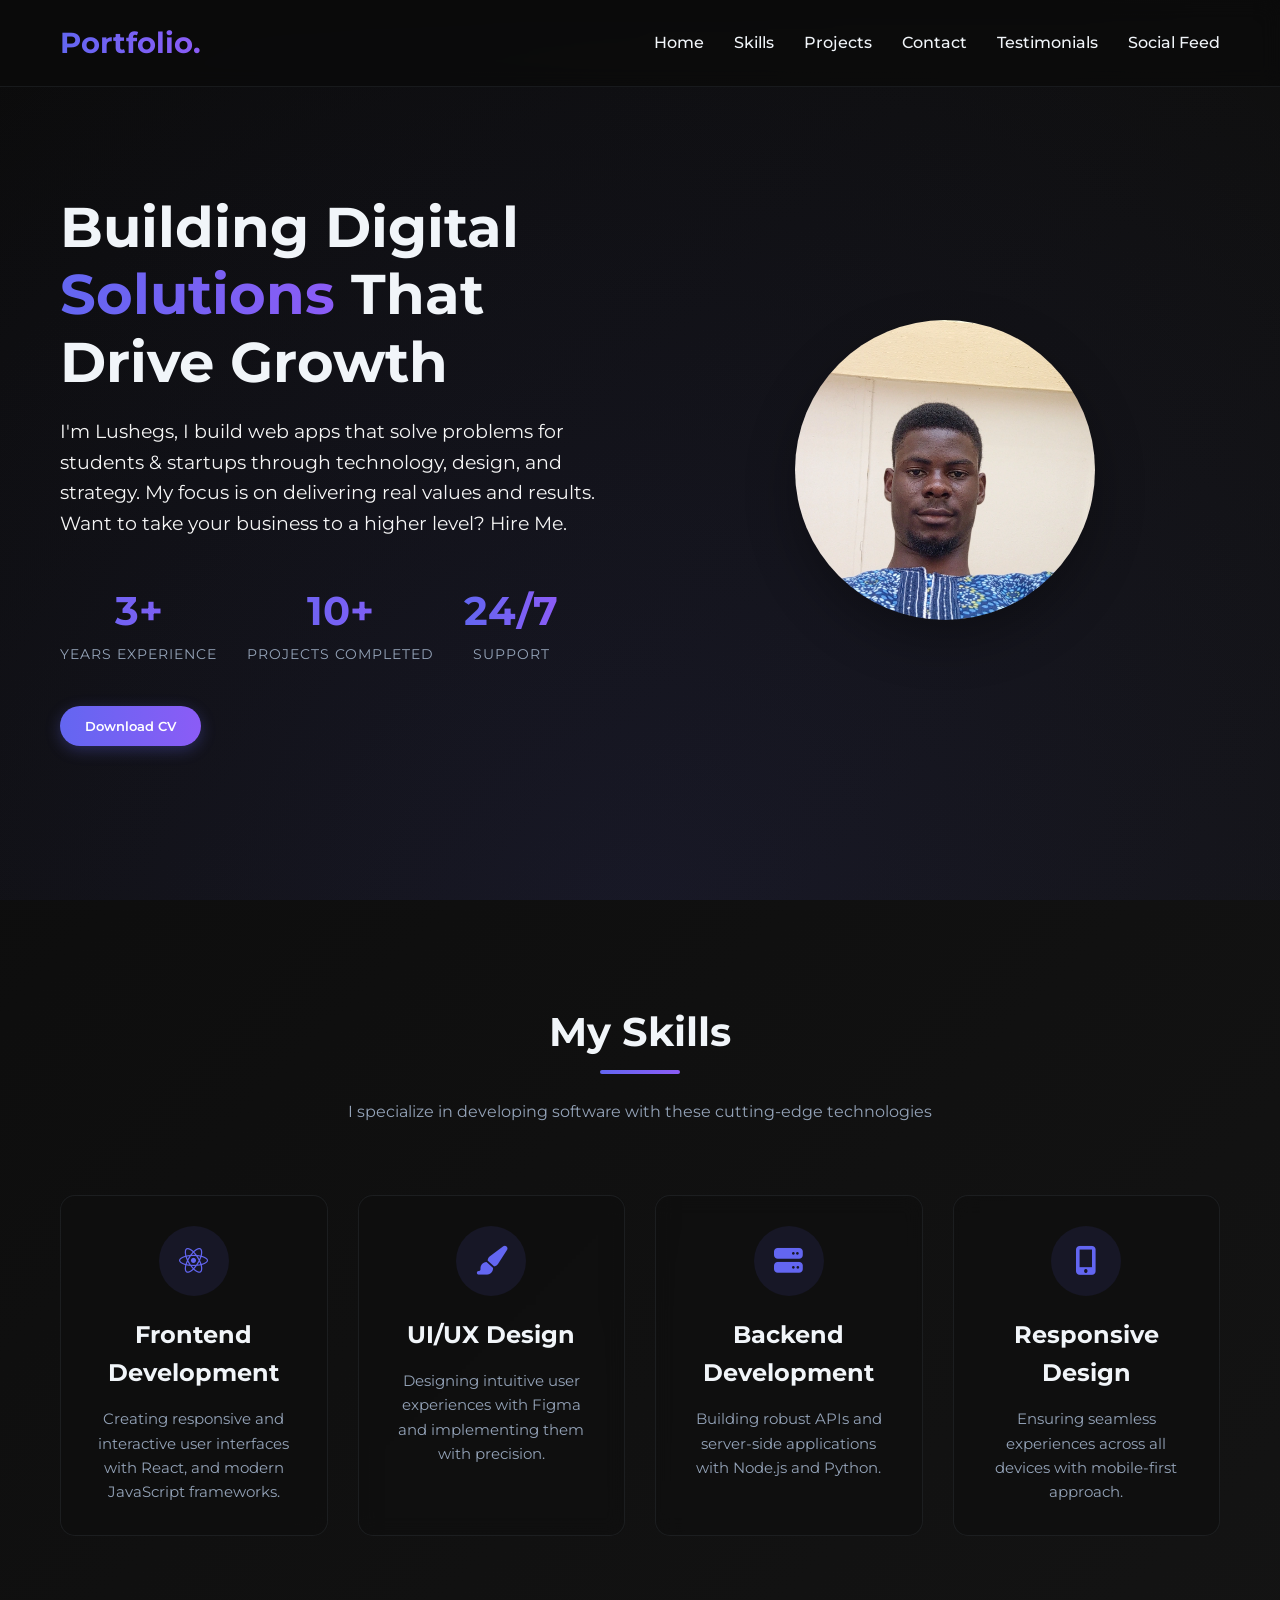
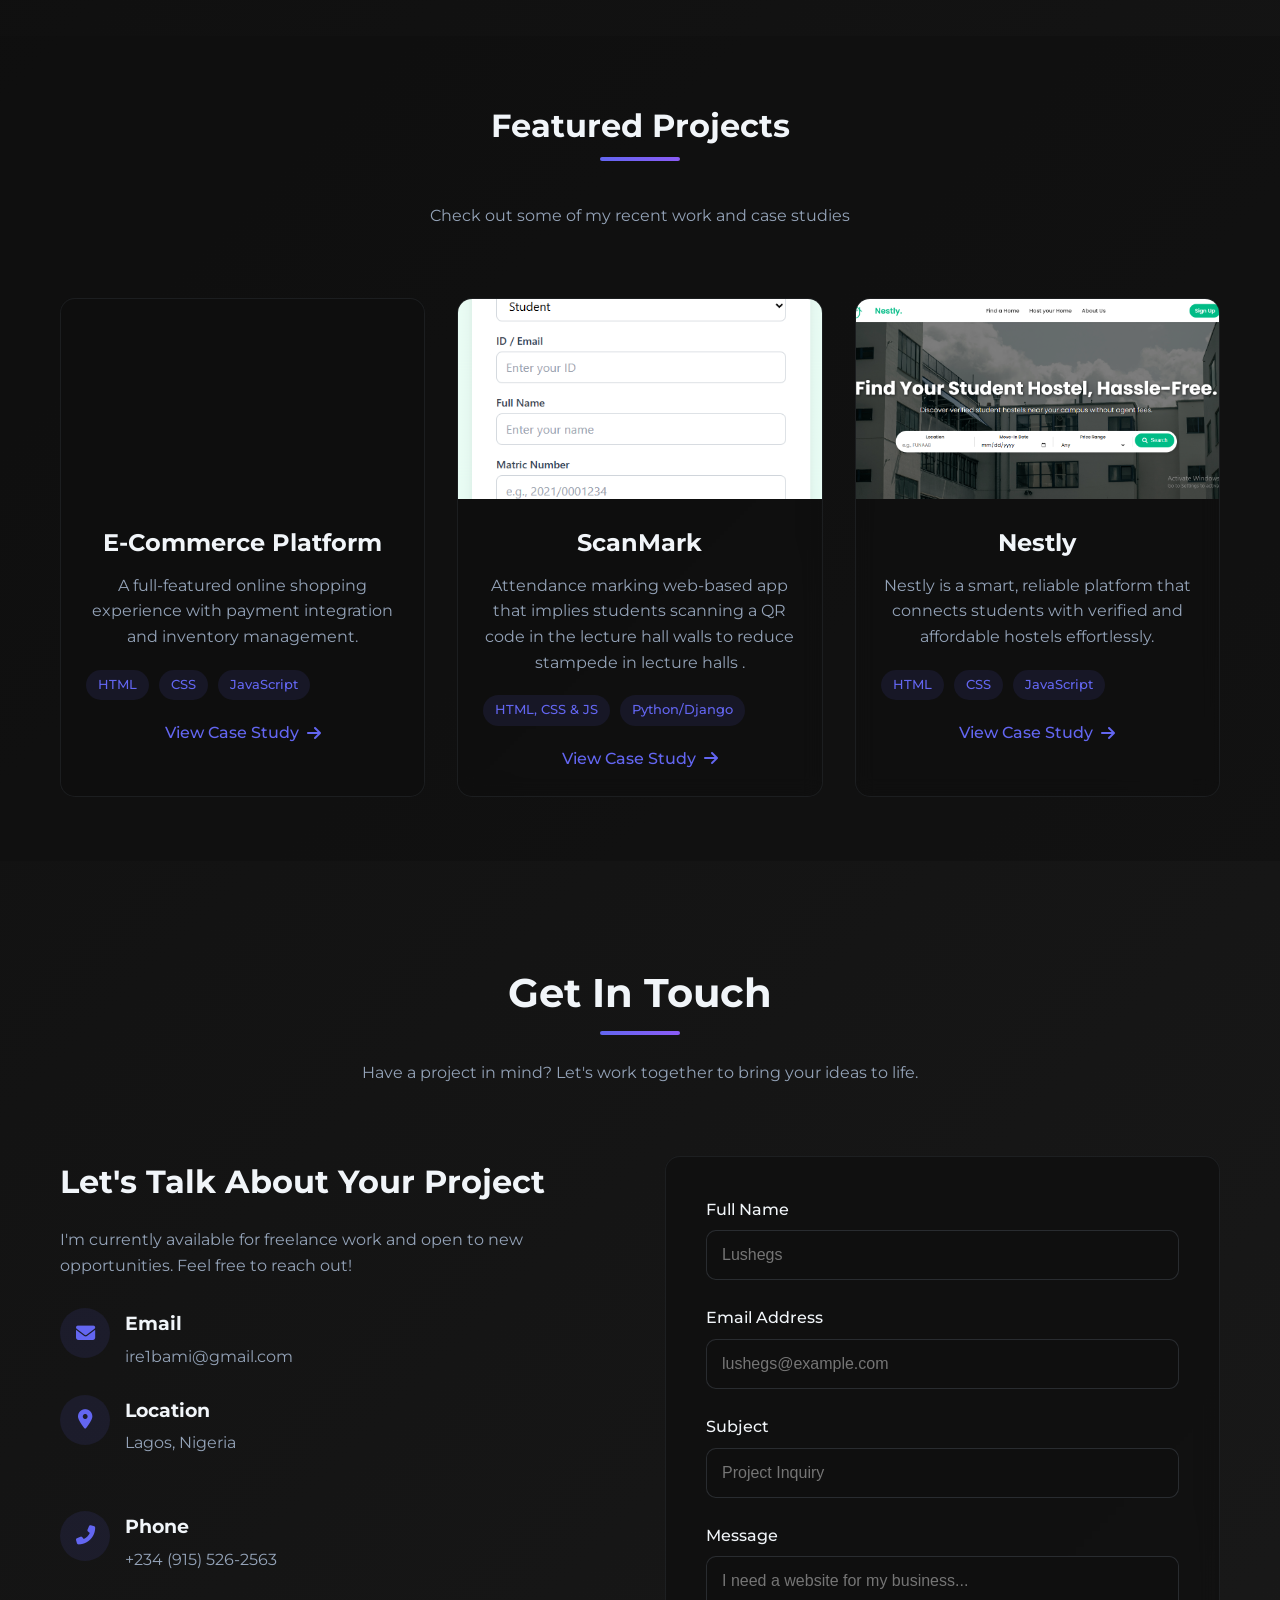
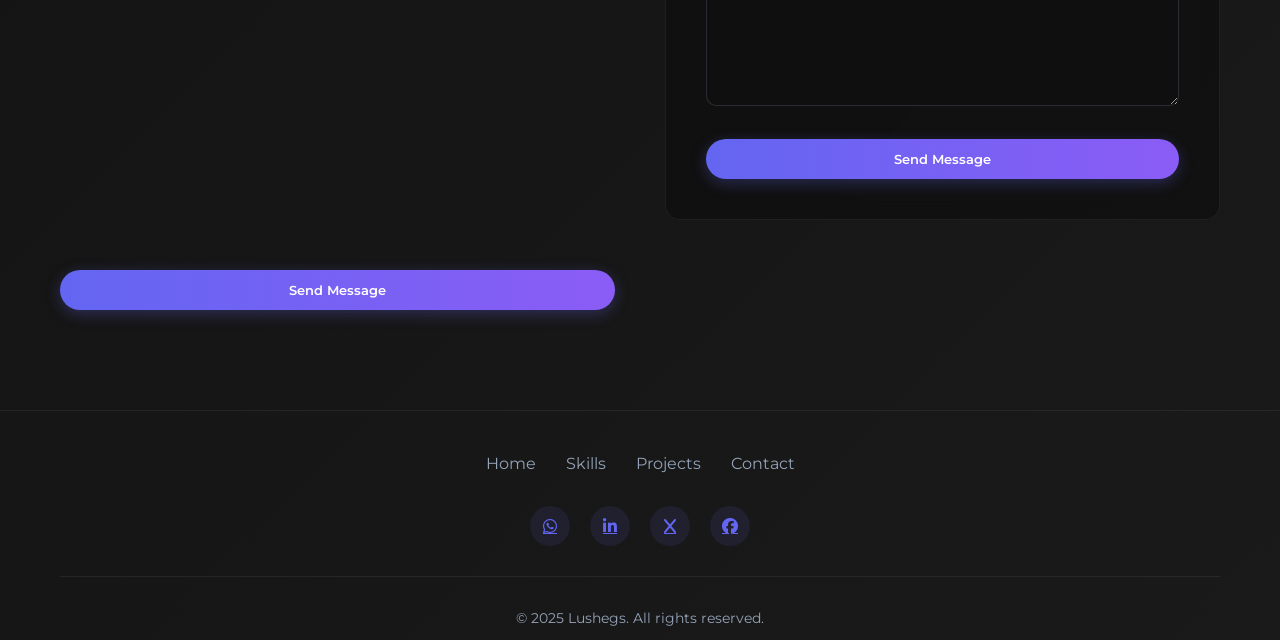
==== index.html @ 517a2280 "Add files via upload" ====
<!DOCTYPE html>
<html lang="en">

<head>
    <meta charset="UTF-8">
    <meta name="viewport" content="width=device-width, initial-scale=1.0">
    <title>Lushegs | Portfolio</title>
    <link rel="stylesheet" href="https://cdnjs.cloudflare.com/ajax/libs/font-awesome/6.4.0/css/all.min.css">
   <link rel="icon" type="image/png" href="lushegs_20250316_165733_0000.png">
   <link rel="stylesheet" href="style.css">
   
    <link
        href="https://fonts.googleapis.com/css2?family=Montserrat:wght@300;400;500;600;700&family=Space+Grotesk:wght@400;500;600;700&display=swap"
        rel="stylesheet">


</head>

<body>
    <!-- Replace your current <header> block with this -->
    <header id="header">
        <div class="container header-content">
            <a href="#" class="logo">Portfolio<span>.</span></a>

            <!-- Desktop Nav -->
            <nav class="desktop-nav">
                <ul>
                    <li><a href="#home">Home</a></li>
                    <li><a href="#skills">Skills</a></li>
                    <li><a href="#projects">Projects</a></li>
                    <li><a href="#contact">Contact</a></li>
                    <li><a href="testimonials.html">Testimonials</a></li>
                    <li><a href="socialmedia.html">Social Feed</a></li>
                </ul>
            </nav>

            <!-- Hamburger (Mobile Only) -->
            <div class="menu-toggle" id="menuToggle">
                <span></span>
                <span></span>
                <span></span>
                <span></span>
                <span></span>
                <span></span>
            </div>
        </div>
    </header>

    <!-- Mobile Side Menu -->
    <div class="side-menu" id="sideMenu">
        <a href="#home">Home</a>
        <a href="#skills">Skills</a>
        <a href="#projects">Projects</a>
        <a href="#contact">Contact</a>
        <a href="testimonials.html">Testimonials</a>
        <a href="socialmedia.html">Social Feed</a>
    </div>

    <!-- Overlay -->
    <div class="overlay" id="overlay"></div>

    <!-- Hero Section -->
    <section class="hero" id="home">
        <div class="container hero-content">
            <div class="hero-text fade-in">
                <h1>Building Digital <span>Solutions</span> That Drive Growth</h1>
                <p>I'm Lushegs, I build web apps that solve problems for students & startups through technology, design, and
                    strategy. My focus is on
                    delivering real values and results. Want to take your business to a higher level? Hire Me.</p>
                <div class="hero-stats">
                    <div class="stat-item">
                        <div class="stat-value">3+</div>
                        <div class="stat-label">Years Experience</div>
                    </div>
                    <div class="stat-item">
                        <div class="stat-value">10+</div>
                        <div class="stat-label">Projects Completed</div>
                    </div>
                    <div class="stat-item">
                        <div class="stat-value">24/7</div>
                        <div class="stat-label">Support</div>
                    </div>
                </div>
                <div style="margin-top: 40px;">

                    <button class="cta-button" onclick="window.location.href='https://drive.google.com/file/d/1Pjy5mopBQ-M5NiEag2HV2eExudxEEX6m/view?usp=drivesdk';">
                        <stylebackground: none transparentborder 1px solid var(--secondary);>Download CV</style>
                    </button>
                </div>
            </div>
            <div class="hero-image fade-in">
                <div class="hero-image-placeholder"></div>
            </div>
        </div>
    </section>

    <!-- Skills Section -->
    <section class="skills" id="skills">
        <div class="container">
            <div class="section-header fade-in">
                <h2>My Skills</h2>
                <p>I specialize in developing software with these cutting-edge technologies</p>
            </div>
            <div class="skills-grid">
                <div class="skill-card fade-in">
                    <div class="skill-icon">
                        <i class="fab fa-react"></i>
                    </div>
                    <h3>Frontend Development</h3>
                    <p>Creating responsive and interactive user interfaces with React, and modern JavaScript frameworks.
                    </p>
                </div>
                <div class="skill-card fade-in">
                    <div class="skill-icon">
                        <i class="fas fa-paint-brush"></i>
                    </div>
                    <h3>UI/UX Design</h3>
                    <p>Designing intuitive user experiences with Figma and implementing them with precision.</p>
                </div>
                <div class="skill-card fade-in">
                    <div class="skill-icon">
                        <i class="fas fa-server"></i>
                    </div>
                    <h3>Backend Development</h3>
                    <p>Building robust APIs and server-side applications with Node.js and Python.</p>
                </div>
                <div class="skill-card fade-in">
                    <div class="skill-icon">
                        <i class="fas fa-mobile-alt"></i>
                    </div>
                    <h3>Responsive Design</h3>
                    <p>Ensuring seamless experiences across all devices with mobile-first approach.</p>
                </div>
            </div>
        </div>
    </section>

    <!-- Projects Section -->
    <section class="projects" id="projects">
        <div class="container">
            <div class="section-header fade-in">

                <h2>Featured Projects</h2>
                <p>Check out some of my recent work and case studies</p>
            </div>
            <div class="projects-grid">
                <div class="project-card fade-in">
                    <div class="project-image" style="background-image: url('Screenshot2.jpg');"></div>
                    <div class="project-content">
                        <h3>E-Commerce Platform</h3>
                        <p>A full-featured online shopping experience with payment integration and inventory
                            management.
                        </p>
                        <div class="project-tags">
                            <span class="project-tag">HTML</span>
                            <span class="project-tag">CSS</span>
                            <span class="project-tag">JavaScript</span>
                        </div>
                        <a href="#" class="project-link">View Case Study <i class="fas fa-arrow-right"></i></a>
                    </div>
                </div>
                <div class="project-card fade-in">
                    <div class="project-image" style="background-image: url('card1.PNG');"></div>

                    <div class="project-content">
                        <h3>ScanMark</h3>
                        <p>Attendance marking web-based app that implies students scanning a QR code in the lecture
                            hall
                            walls to reduce stampede in lecture halls .</p>
                        <div class="project-tags">
                            <span class="project-tag">HTML, CSS & JS</span>
                            <span class="project-tag">Python/Django</span>

                        </div>
                        <a href="#" class="project-link">View Case Study <i class="fas fa-arrow-right"></i></a>
                    </div>
                </div>
                <div class="project-card fade-in">
                    <div class="project-image" style="background-image: url('Screenshot\ \(11\).png');"></div>


                    <div class="project-content">
                        <h3>Nestly</h3>
                        <p>Nestly is a smart, reliable platform that connects students with verified and affordable hostels effortlessly.
</p>
                        <div class="project-tags">
                            <span class="project-tag">HTML</span>
                            <span class="project-tag">CSS</span>
                            <span class="project-tag">JavaScript</span>
                        </div>
                        <a href=" https://lushegs01.github.io/Nestlyy.github.io/" class="project-link">View Case Study <i class="fas fa-arrow-right"></i></a>
                    </div>
                </div>
            </div>
        </div>
    </section>

    <!-- Contact Section -->
    <section class="contact" id="contact">
        <div class="container">
            <div class="section-header fade-in">
                <h2>Get In Touch</h2>
                <p>Have a project in mind? Let's work together to bring your ideas to life.</p>
            </div>
            <div class="contact-container">
                <div class="contact-info fade-in">
                    <h3>Let's Talk About Your Project</h3>
                    <p>I'm currently available for freelance work and open to new opportunities. Feel free to reach out!
                    </p>
                    <div class="contact-details">
                        <div class="contact-item">
                            <div class="contact-icon">
                                <i class="fas fa-envelope"></i>
                            </div>
                            <div class="contact-text">
                                <h4>Email</h4>
                                <a href="#">ire1bami@gmail.com</a>
                            </div>
                        </div>
                        <div class="contact-item">
                            <div class="contact-icon">
                                <i class="fas fa-map-marker-alt"></i>
                            </div>
                            <div class="contact-text">
                                <h4>Location</h4>
                                <p>Lagos, Nigeria</p>
                            </div>
                        </div>
                        <div class="contact-item">
                            <div class="contact-icon">
                                <i class="fas fa-phone-alt"></i>
                            </div>
                            <div class="contact-text">
                                <h4>Phone</h4>
                                <a href="#">+234 (915) 526-2563</a>
                            </div>
                        </div>
                    </div>
                    <div class="social-links">

                    </div>
                </div>
<div class="contact-form fade-in">
    <form action="https://formspree.io/f/xpwoggqo" method="POST">
        
        <div class="form-group">
            <label for="name">Full Name</label>
            <input type="text" id="name" name="name" class="form-control" placeholder="Lushegs" required>
        </div>

        <div class="form-group">
            <label for="email">Email Address</label>
            <input type="email" id="email" name="_replyto" class="form-control" placeholder="lushegs@example.com" required>
        </div>

        <div class="form-group">
            <label for="subject">Subject</label>
            <input type="text" id="subject" name="subject" class="form-control" placeholder="Project Inquiry" required>
        </div>

        <div class="form-group">
            <label for="message">Message</label>
            <textarea id="message" name="message" class="form-control"
                placeholder="I need a website for my business..." required></textarea>
        </div>

        <button type="submit" class="cta-button" style="width: 100%;">Send Message</button>
    </form>
</div>                        <button type="submit" class="cta-button" style="width: 100%;">Send Message</button>
                    </form>
                </div>
            </div>
        </div>
    </section>

    <!-- Footer -->
    <footer>
        <div class="container">
            <div class="footer-content">

                <div class="footer-links">
                    <a href="#home">Home</a>
                    <a href="#skills">Skills</a>
                    <a href="#projects">Projects</a>
                    <a href="#contact">Contact</a>
                </div>
                <div class="footer-social">
                    <a href="https://wa.me/2349155262563"><i class="fab fa-whatsapp"></i></a>
                    <a href="https://www.linkedin.com/in/moses-praise-614118354"><i class="fab fa-linkedin-in"></i></a>
                    <a href="https://x.com/therealLushegs"><i class="fab fa-x"></i></a>
                    <a href="https://www.facebook.com/share/1M2u9L4oK8"><i class="fab fa-facebook"></i></a>
                </div>
                <div class="copyright">
                    &copy; 2025 Lushegs. All rights reserved.
                </div>
            </div>
        </div>
    </footer>

</body>
<script src="main.js"></script>

</html>
---- style.css ----
:root {
            --primary: #6366f1;
            --primary-dark: #4f46e5;
            --secondary: #8b5cf6;
            --dark: #0f0f0f;
            /* changed from #0f172a */
            --darker: #0b0b0b;
            /* changed from #0b1120 */
            --light: #f1f5f9;
            --gray: #94a3b8;
            --success: #10b981;
            --card-bg: rgba(15, 15, 15, 0.7);
            /* adjusted to match black gradient tones */
            --transition: all 0.3s cubic-bezier(0.175, 0.885, 0.32, 1.275);
        }

        * {
            margin: 0;
            padding: 0;
            box-sizing: border-box;
        }

        body {
            font-family: 'Montserrat', sans-serif;
            background: linear-gradient(135deg, var(--darker), #1a1a1a);
            /* black gradient */
            color: var(--light);
            line-height: 1.6;
            overflow-x: hidden;
            min-height: 100vh;
        }

        h1,
        h2,
        h3,
        h4,
        h5 {
            font-family: 'Montserrat', sans-serif;
            font-weight: 700;
        }

        .container {
            width: 100%;
            max-width: 1200px;
            margin: 0 auto;
            padding: 0 20px;
        }

        /* Header Styles */
        header {
            position: fixed;
            top: 0;
            left: 0;
            width: 100%;
            z-index: 1000;
            padding: 20px 0;
            backdrop-filter: blur(10px);
            background: rgba(11, 11, 11, 0.8);
            /* black tint */
            border-bottom: 1px solid rgba(148, 163, 184, 0.1);
            transition: var(--transition);
        }

        header.scrolled {
            padding: 15px 0;
            background: rgba(15, 15, 15, 0.95);
            /* deeper black */
        }

        .header-content {
            display: flex;
            justify-content: space-between;
            align-items: center;
        }

        .logo {
            font-size: 1.8rem;
            font-weight: 700;
            background: linear-gradient(90deg, var(--primary), var(--secondary));
            -webkit-background-clip: text;
            background-clip: text;
            -webkit-text-fill-color: transparent;
            text-decoration: none;
        }

        nav ul {
            display: flex;
            list-style: none;
            gap: 30px;
        }

        nav a {
            color: var(--light);
            text-decoration: none;
            font-weight: 500;
            position: relative;
            padding: 5px 0;
            transition: var(--transition);
        }

        nav a:hover {
            color: var(--primary);
        }

        nav a::after {
            content: '';
            position: absolute;
            bottom: 0;
            left: 0;
            width: 0;
            height: 2px;
            background: var(--primary);
            transition: var(--transition);
        }

        nav a:hover::after {
            width: 100%;
        }

        .cta-button {
            background: linear-gradient(90deg, var(--primary), var(--secondary));
            color: white;
            border: none;
            padding: 12px 25px;
            border-radius: 30px;
            font-weight: 600;
            cursor: pointer;
            transition: var(--transition);
            font-family: 'Montserrat', sans-serif;
            box-shadow: 0 4px 15px rgba(99, 102, 241, 0.3);
        }

        .cta-button:hover {
            transform: translateY(-3px);
            box-shadow: 0 6px 20px rgba(99, 102, 241, 0.4);
        }

        /* Hero Section */
        .hero {
            background: url("white.jpg") no-repeat center center/cover;
            min-height: 100vh;
            display: flex;
            align-items: center;
            padding: 120px 0 80px;
            position: relative;
            overflow: hidden;
        }

        .hero::before {
            content: '';
            position: absolute;
            top: 25px;
            left: -50%;
            width: 200%;
            height: 200%;
            background: radial-gradient(circle, rgba(99, 102, 241, 0.1) 0%, transparent 70%);
            z-index: -1;
            animation: rotate 20s linear infinite;
        }

        @keyframes rotate {
            from {
                transform: rotate(0deg);
            }

            to {
                transform: rotate(360deg);
            }
        }

        .hero-content {
            display: flex;
            align-items: center;
            gap: 60px;
        }

        .hero-text {
            flex: 1;
        }

        .hero-image {
            flex: 1;
            display: flex;
            justify-content: center;
        }

        .hero-image-placeholder {
            width: 300px;
            height: 300px;
            border-radius: 50%;
            background: url("IMG_202.webp") center/cover no-repeat;
            position: relative;
            overflow: hidden;
            box-shadow: 0 20px 50px rgba(0, 0, 0, 0.3);
            animation: float 6s ease-in-out infinite;
        }

        @keyframes float {
            0% {
                transform: translateY(0px);
            }

            50% {
                transform: translateY(-20px);
            }

            100% {
                transform: translateY(0px);
            }
        }

        .hero-image-placeholder::before {
            content: '';
            position: absolute;
            top: 180px;
            right: -15px;
            width: 300%;
            height: 300px;
            border-radius: 100px;
            transform: rotate(0deg);
        }

        @keyframes shine {
            0% {
                transform: rotate(45deg) translateX(-100%);
            }

            100% {
                transform: rotate(45deg) translateX(100%);
            }
        }

        .hero h1 {
            font-size: 3.5rem;
            margin-bottom: 20px;
            line-height: 1.2;
        }

        .hero h1 span {
            background: linear-gradient(90deg, var(--primary), var(--secondary));
            -webkit-background-clip: text;
            background-clip: text;
            -webkit-text-fill-color: transparent;
        }

        .hero p {
            font-size: 1.2rem;
            color: whitesmoke;
            margin-bottom: 30px;
            max-width: 600px;
        }

        .hero-stats {
            display: flex;
            gap: 30px;
            margin-top: 40px;
        }

        .stat-item {
            text-align: center;
        }

        .stat-value {
            font-size: 2.5rem;
            font-weight: 700;
            background: linear-gradient(90deg, var(--primary), var(--secondary));
            -webkit-background-clip: text;
            background-clip: text;
            -webkit-text-fill-color: transparent;
        }

        .stat-label {
            font-size: 0.9rem;
            color: var(--gray);
            text-transform: uppercase;
            letter-spacing: 1px;
        }

        /* Skills Section */
        .skills {
            padding: 100px 0;
        }

        .section-header {
            text-align: center;
            margin-bottom: 70px;
        }

        .section-header h2 {
            font-size: 2.5rem;
            margin-bottom: 15px;
            position: relative;
            display: inline-block;
        }

        .section-header h2::after {
            content: '';
            position: absolute;
            bottom: -10px;
            left: 50%;
            transform: translateX(-50%);
            width: 80px;
            height: 4px;
            background: linear-gradient(90deg, var(--primary), var(--secondary));
            border-radius: 2px;
        }

        .section-header p {
            color: var(--gray);
            max-width: 600px;
            margin: 20px auto 0;
        }

        .skills-grid {
            display: grid;
            grid-template-columns: repeat(auto-fill, minmax(250px, 1fr));
            gap: 30px;
        }

        .skill-card {
            background: var(--card-bg);
            border-radius: 15px;
            padding: 30px;
            text-align: center;
            transition: var(--transition);
            border: 1px solid rgba(148, 163, 184, 0.1);
            backdrop-filter: blur(10px);
        }

        .skill-card:hover {
            transform: translateY(-10px);
            box-shadow: 0 10px 30px rgba(0, 0, 0, 0.2);
            border-color: rgba(99, 102, 241, 0.3);
        }

        .skill-icon {
            width: 70px;
            height: 70px;
            margin: 0 auto 20px;
            display: flex;
            align-items: center;
            justify-content: center;
            background: rgba(99, 102, 241, 0.1);
            border-radius: 50%;
            font-size: 1.8rem;
            color: var(--primary);
        }

        .skill-card h3 {
            font-size: 1.5rem;
            margin-bottom: 15px;
        }

        .skill-card p {
            color: var(--gray);
            font-size: 0.95rem;
        }

        /* Projects Section */
        .projects {
            padding: 100px 0;
            background: rgba(15, 15, 15, 0.5);
            /* black overlay */
        }

        .projects-grid {
            display: grid;
            grid-template-columns: repeat(auto-fill, minmax(350px, 1fr));
            gap: 30px;
        }

        .project-card {
            background: var(--card-bg);
            border-radius: 15px;
            overflow: hidden;
            transition: var(--transition);
            border: 1px solid rgba(148, 163, 184, 0.1);
            backdrop-filter: blur(10px);
        }

        .project-card:hover {
            transform: translateY(-10px);
            box-shadow: 0 20px 40px rgba(0, 0, 0, 0.3);
        }

        .project-image {
            height: 200px;
            background: linear-gradient(135deg, var(--dark), #262626);
            /* black gradient */
            position: relative;
            overflow: hidden;
        }

        .project-image::before {
            content: '';
            position: absolute;
            top: 0;
            left: 0;
            width: 100%;
            height: 100%;
            background-size: 500px 500px;
        }

        .project-content {
            padding: 25px;
        }

        .project-content h3 {
            font-size: 1.5rem;
            margin-bottom: 10px;
        }

        .project-content p {
            color: var(--gray);
            margin-bottom: 20px;
        }

        .project-tags {
            display: flex;
            flex-wrap: wrap;
            gap: 10px;
            margin-bottom: 20px;
        }

        .project-tag {
            background: rgba(99, 102, 241, 0.1);
            color: var(--primary);
            padding: 5px 12px;
            border-radius: 20px;
            font-size: 0.8rem;
            font-weight: 500;
        }

        .project-link {
            display: inline-flex;
            align-items: center;
            gap: 8px;
            color: var(--primary);
            text-decoration: none;
            font-weight: 500;
            transition: var(--transition);
        }

        .project-link:hover {
            gap: 12px;
        }

        /* Contact Section */
        .contact {
            padding: 100px 0;
        }

        .contact-container {
            display: grid;
            grid-template-columns: 1fr 1fr;
            gap: 50px;
        }

        .contact-info h3 {
            font-size: 2rem;
            margin-bottom: 20px;
        }

        .contact-info p {
            color: var(--gray);
            margin-bottom: 30px;
            max-width: 500px;
        }

        .contact-details {
            margin-bottom: 40px;
        }

        .contact-item {
            display: flex;
            align-items: flex-start;
            gap: 15px;
            margin-bottom: 25px;
        }

        .contact-icon {
            width: 50px;
            height: 50px;
            border-radius: 50%;
            background: rgba(99, 102, 241, 0.1);
            display: flex;
            align-items: center;
            justify-content: center;
            font-size: 1.2rem;
            color: var(--primary);
            flex-shrink: 0;
        }

        .contact-text h4 {
            font-size: 1.2rem;
            margin-bottom: 5px;
        }

        .contact-text p,
        .contact-text a {
            color: var(--gray);
            text-decoration: none;
            transition: var(--transition);
        }

        .contact-text a:hover {
            color: var(--primary);
        }

        .social-links {
            display: flex;
            gap: 15px;
        }

        .social-link {
            width: 45px;
            height: 45px;
            border-radius: 50%;
            background: rgba(99, 102, 241, 0.1);
            display: flex;
            align-items: center;
            justify-content: center;
            color: var(--primary);
            font-size: 1.2rem;
            transition: var(--transition);
        }

        .social-link:hover {
            background: var(--primary);
            color: white;
            transform: translateY(-5px);
        }

        .contact-form {
            background: var(--card-bg);
            border-radius: 15px;
            padding: 40px;
            border: 1px solid rgba(148, 163, 184, 0.1);
            backdrop-filter: blur(10px);
        }

        .form-group {
            margin-bottom: 25px;
        }

        .form-group label {
            display: block;
            margin-bottom: 8px;
            font-weight: 500;
        }

        .form-control {
            width: 100%;
            padding: 15px;
            background: rgba(15, 15, 15, 0.5);
            /* black tint */
            border: 1px solid rgba(148, 163, 184, 0.2);
            border-radius: 10px;
            color: var(--light);
            font-family: 'Inter', sans-serif;
            font-size: 1rem;
            transition: var(--transition);
        }

        .form-control:focus {
            outline: none;
            border-color: var(--primary);
            box-shadow: 0 0 0 3px rgba(99, 102, 241, 0.2);
        }

        textarea.form-control {
            min-height: 150px;
            resize: vertical;
        }

        /* Footer */
        footer {
            padding: 10px 0 10px;
            border-top: 1px solid rgba(148, 163, 184, 0.1);
        }

        .footer-content {
            display: flex;
            flex-direction: column;
            align-items: center;
            text-align: center;
        }

        .footer-logo {
            font-size: 2rem;
            font-weight: 700;
            background: linear-gradient(90deg, var(--primary), var(--secondary));
            -webkit-background-clip: text;
            background-clip: text;
            -webkit-text-fill-color: transparent;
            margin-bottom: 20px;
        }

        .footer-links {
            display: flex;
            gap: 30px;
            margin: 30px 0;
        }

        .footer-links a {
            color: var(--gray);
            text-decoration: none;
            transition: var(--transition);
        }

        .footer-links a:hover {
            color: var(--primary);
        }

        .footer-social {
            display: flex;
            gap: 20px;
            margin-bottom: 30px;
        }

        .footer-social a {
            width: 40px;
            height: 40px;
            border-radius: 50%;
            background: rgba(99, 102, 241, 0.1);
            display: flex;
            align-items: center;
            justify-content: center;
            color: var(--primary);
            transition: var(--transition);
        }

        .footer-social a:hover {
            background: var(--primary);
            color: white;
            transform: translateY(-3px);
        }

        .copyright {
            color: var(--gray);
            font-size: 0.9rem;
            padding-top: 30px;
            border-top: 1px solid rgba(148, 163, 184, 0.1);
            width: 100%;
        }

        /* Responsive Design */
        @media (max-width: 992px) {
            .hero-content {
                flex-direction: column;
                text-align: center;
            }

            .hero-text {
                display: flex;
                flex-direction: column;
                align-items: center;
            }

            .hero-stats {
                justify-content: center;
            }

            .contact-container {
                grid-template-columns: 1fr;
            }

            .footer-links {
                flex-wrap: wrap;
                justify-content: center;
            }
        }

        @media (max-width: 576px) {
            .hero h1 {
                font-size: 2.2rem;
            }

            .hero-image-placeholder {
                width: 250px;
                height: 250px;
            }

            .hero-stats {
                flex-wrap: wrap;
                gap: 20px;
            }

            .skills-grid {
                grid-template-columns: 1fr;
            }

            .contact-form {
                padding: 25px;
            }
        }

        /* Animation Classes */
        .fade-in {
            opacity: 0;
            transform: translateY(20px);
            transition: opacity 0.6s ease-out, transform 0.6s ease-out;
        }

        .fade-in.appear {
            opacity: 1;
            transform: translateY(0);
        }

    

        .projects {
            padding: 4rem 2rem;
            text-align: center;
        }

        .projects h2 {
            font-size: 2rem;
            margin-bottom: 2rem;
        }

        .projects-grid {
            display: grid;
            grid-template-columns: repeat(auto-fit, minmax(280px, 1fr));
            gap: 2rem;
        }


        .project-card:hover {
            transform: translateY(-5px);
            box-shadow: 0 8px 20px rgba(0, 0, 0, 0.15);
        }

        .project-image {
            width: 100%;
            height: 200px;
            background-size: cover;
            background-position: center;
        }

        /* Dropdown container */
        .dropdown {
            position: relative;
        }

        /* Hide desktop nav on small screens */
        .desktop-nav {
            display: flex;
        }

        @media (max-width: 768px) {
            .desktop-nav {
                display: none;
            }
        }

        /* Hamburger */
        .menu-toggle {
            width: 30px;
            height: 22px;
            display: none;
            flex-direction: column;
            justify-content: space-between;
            cursor: pointer;
            z-index: 1100;
        }

        .menu-toggle span {
            display: block;
            height: 3px;
            background: var(--light);
            border-radius: 3px;
            transition: 0.4s;
        }

        .menu-toggle.active span:nth-child(1) {
            transform: rotate(45deg) translateY(9px);
        }

        .menu-toggle.active span:nth-child(2) {
            opacity: 0;
        }

        .menu-toggle.active span:nth-child(3) {
            transform: rotate(-45deg) translateY(-9px);
        }

        @media (max-width: 768px) {
            .menu-toggle {
                display: flex;
            }
        }

        /* Side Menu */
        .side-menu {
            position: fixed;
            top: 0;
            right: -100%;
            height: 100vh;
            width: 70%;
            max-width: 280px;
            background: rgba(11, 11, 11, 0.95);
            backdrop-filter: blur(12px);
            display: flex;
            flex-direction: column;
            align-items: center;
            justify-content: center;
            gap: 2rem;
            transition: right 0.4s ease;
            z-index: 1000;
        }

        .side-menu a {
            font-size: 1.2rem;
            color: var(--light);
            text-decoration: none;
            opacity: 0;
            transform: translateX(30px);
            transition: opacity 0.4s ease, transform 0.4s ease;
        }

        .side-menu.active {
            right: 0;
        }

        .side-menu.active a {
            opacity: 1;
            transform: translateX(0);
        }

        .side-menu.active a:nth-child(1) {
            transition-delay: 0.1s;
        }

        .side-menu.active a:nth-child(2) {
            transition-delay: 0.2s;
        }

        .side-menu.active a:nth-child(3) {
            transition-delay: 0.3s;
        }

        .side-menu.active a:nth-child(4) {
            transition-delay: 0.4s;
        }

        /* Overlay */
        .overlay {
            position: fixed;
            top: 0;
            left: 0;
            width: 100%;
            height: 100vh;
            background: rgba(0, 0, 0, 0.6);
            opacity: 0;
            visibility: hidden;
            transition: 0.3s ease;
            z-index: 900;
        }

        .overlay.active {
            opacity: 1;
            visibility: visible;
        }
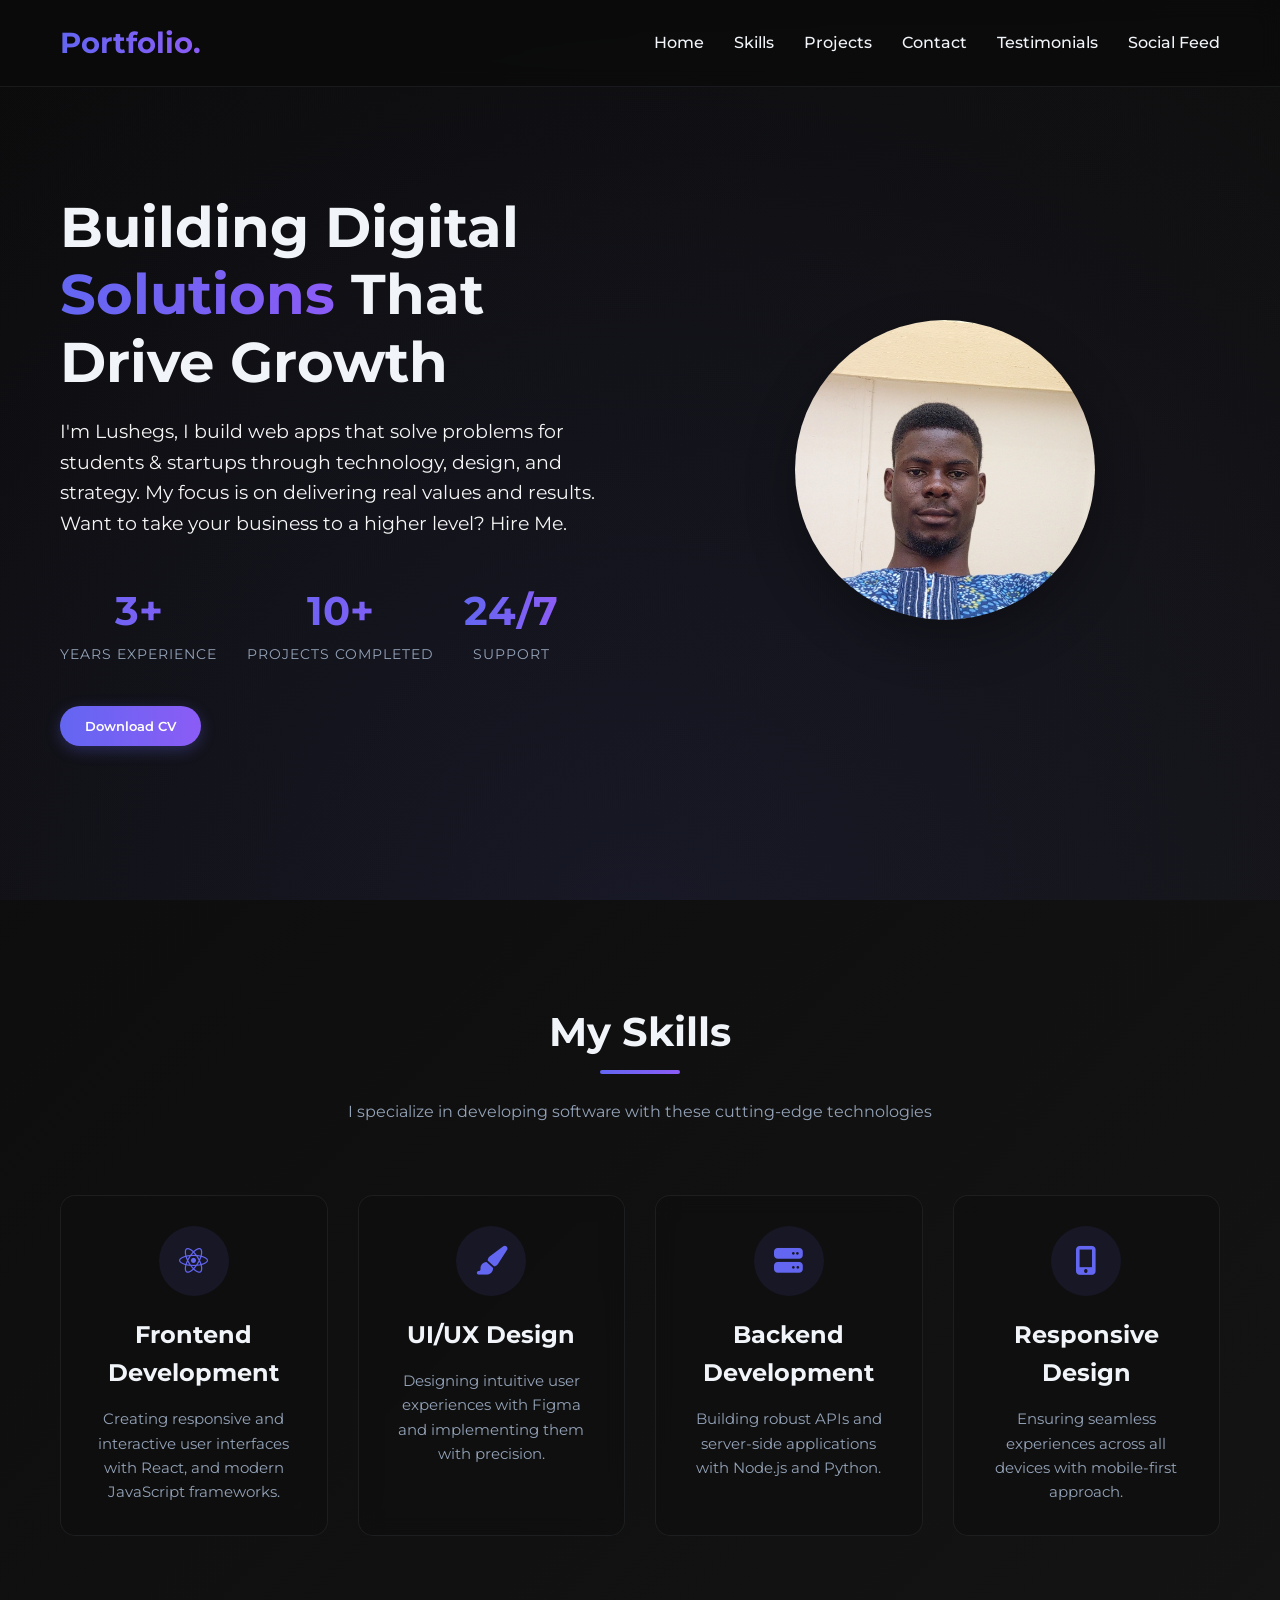
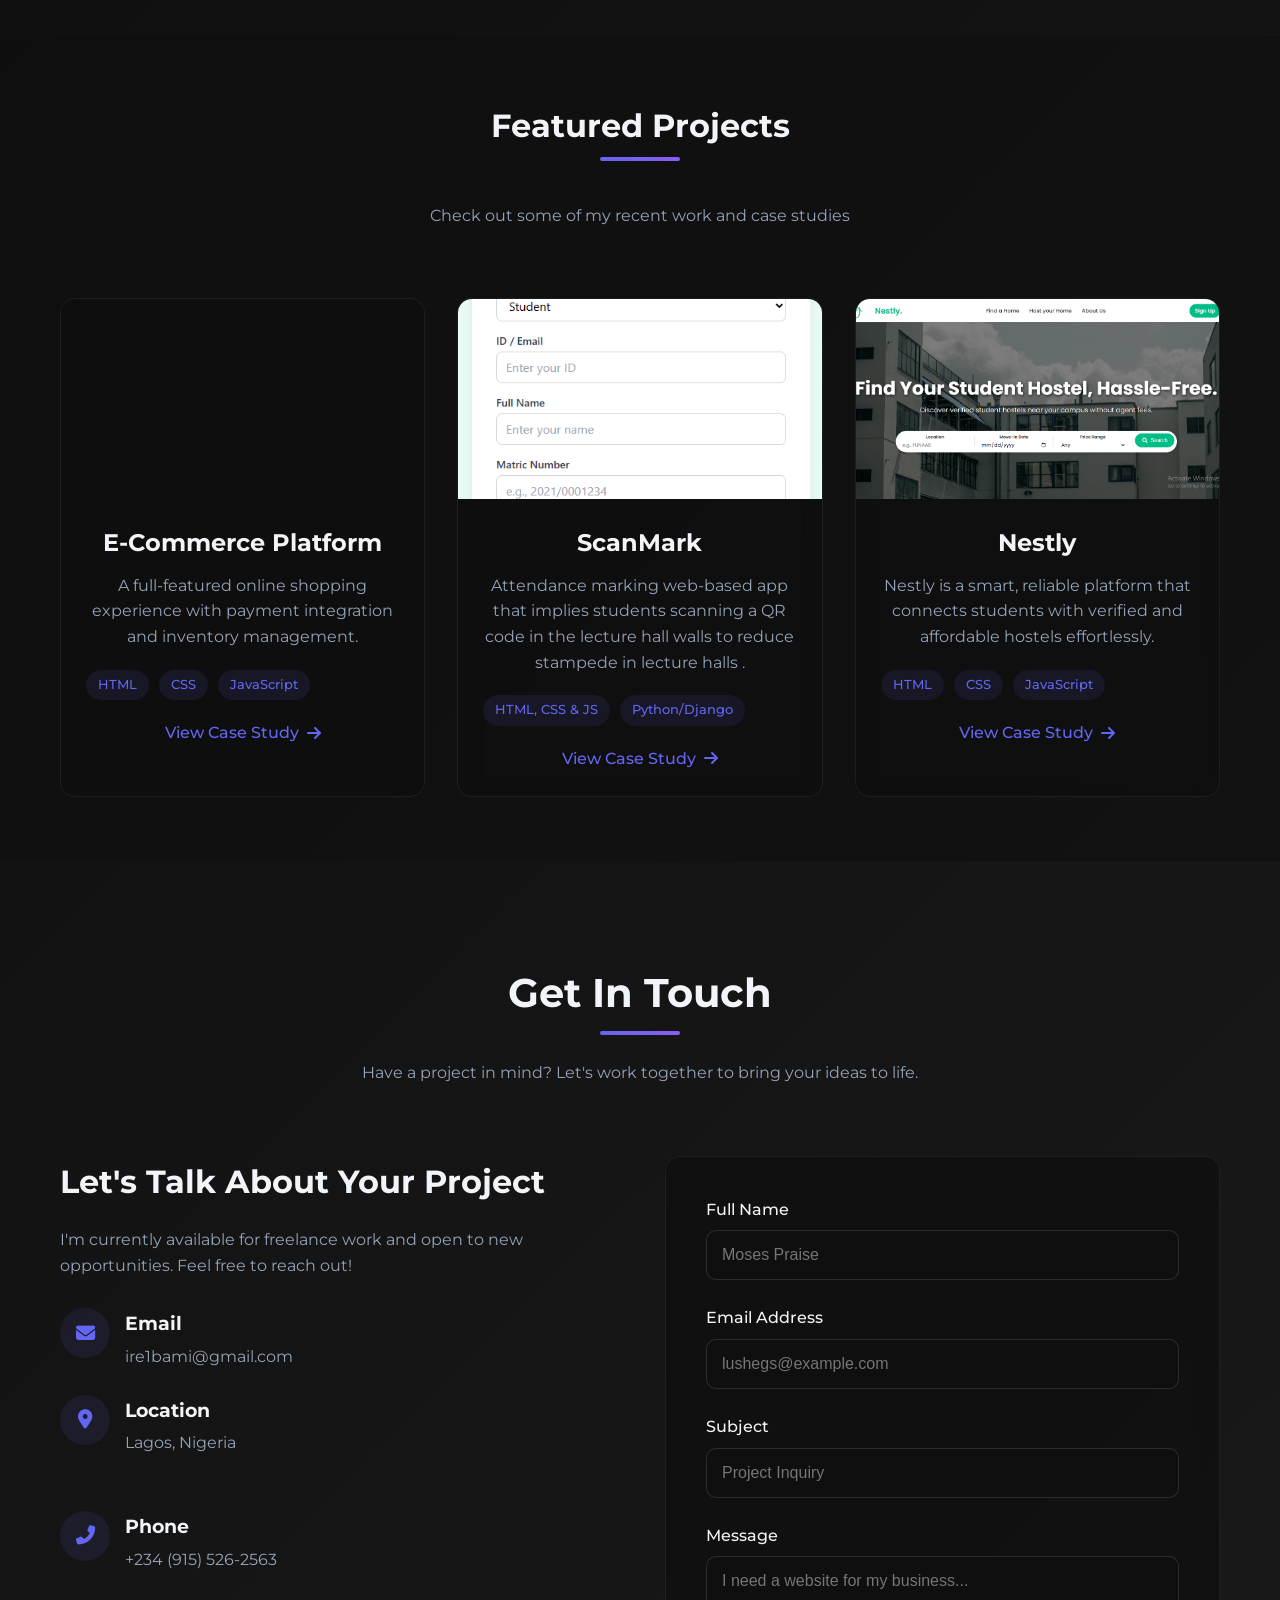
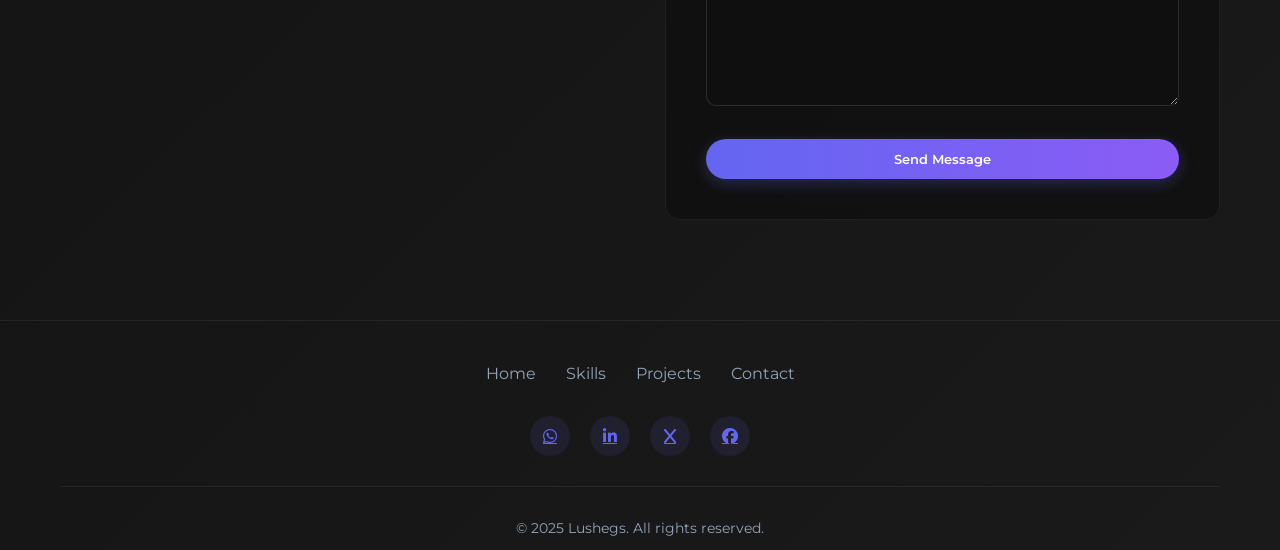
==== commit 58d3f273: "Add files via upload" ====
--- a/index.html
+++ b/index.html
@@ -37,9 +37,6 @@
 
             <!-- Hamburger (Mobile Only) -->
             <div class="menu-toggle" id="menuToggle">
-                <span></span>
-                <span></span>
-                <span></span>
                 <span></span>
                 <span></span>
                 <span></span>
@@ -246,7 +243,7 @@
         
         <div class="form-group">
             <label for="name">Full Name</label>
-            <input type="text" id="name" name="name" class="form-control" placeholder="Lushegs" required>
+            <input type="text" id="name" name="name" class="form-control" placeholder="Moses Praise" required>
         </div>
 
         <div class="form-group">
@@ -267,7 +264,7 @@
 
         <button type="submit" class="cta-button" style="width: 100%;">Send Message</button>
     </form>
-</div>                        <button type="submit" class="cta-button" style="width: 100%;">Send Message</button>
+</div>                        
                     </form>
                 </div>
             </div>
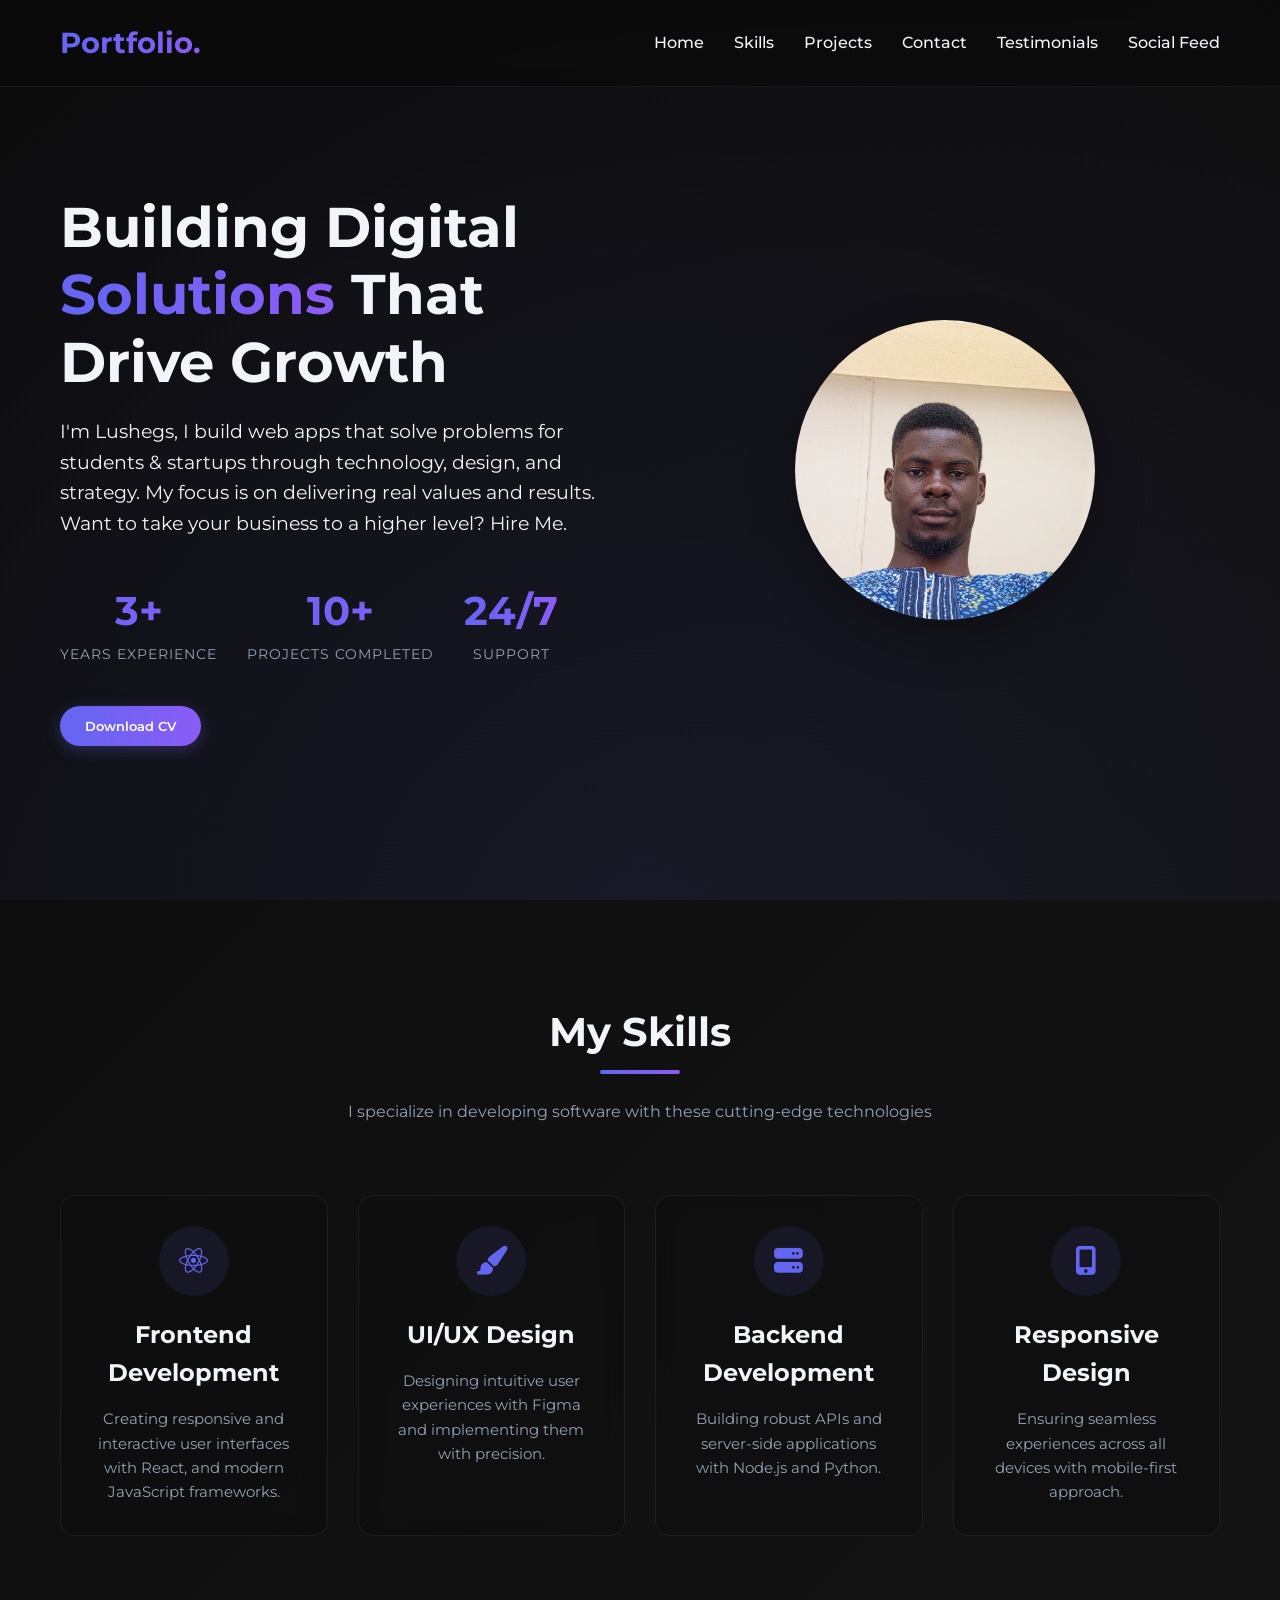
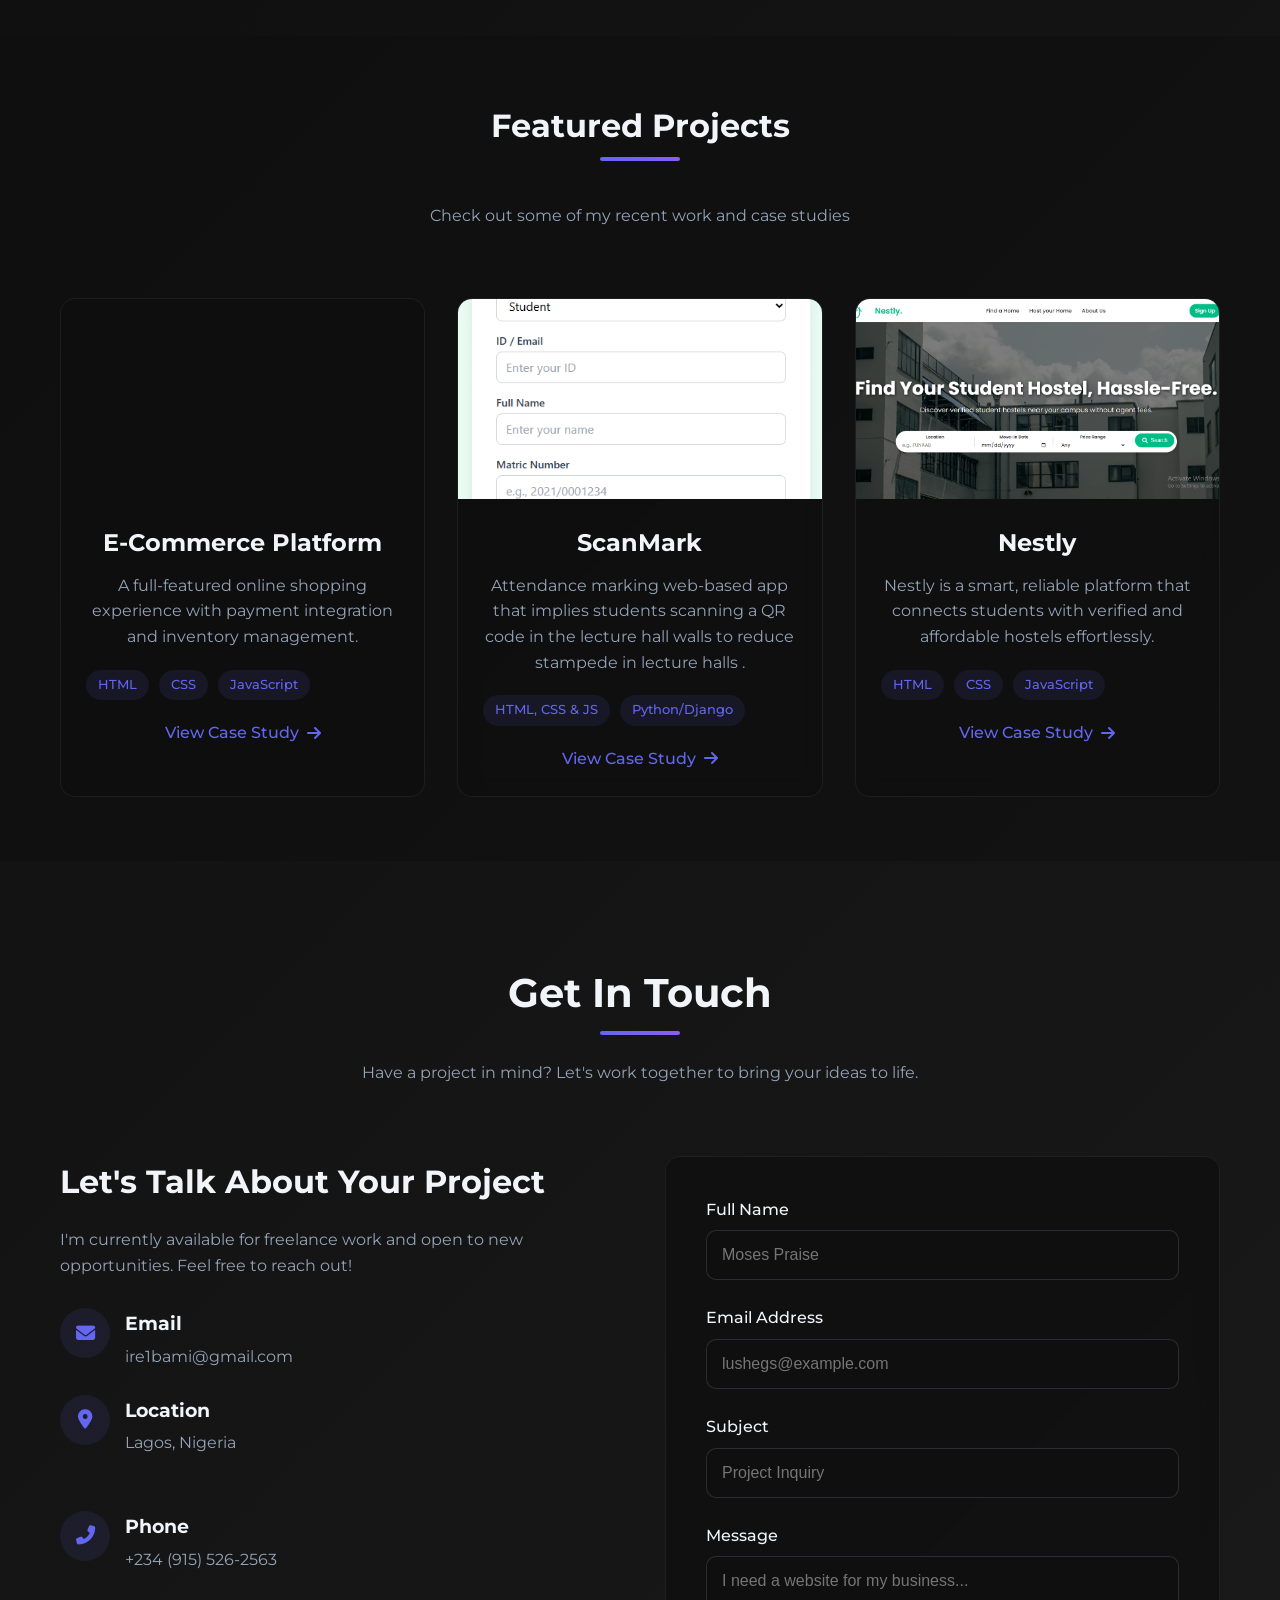
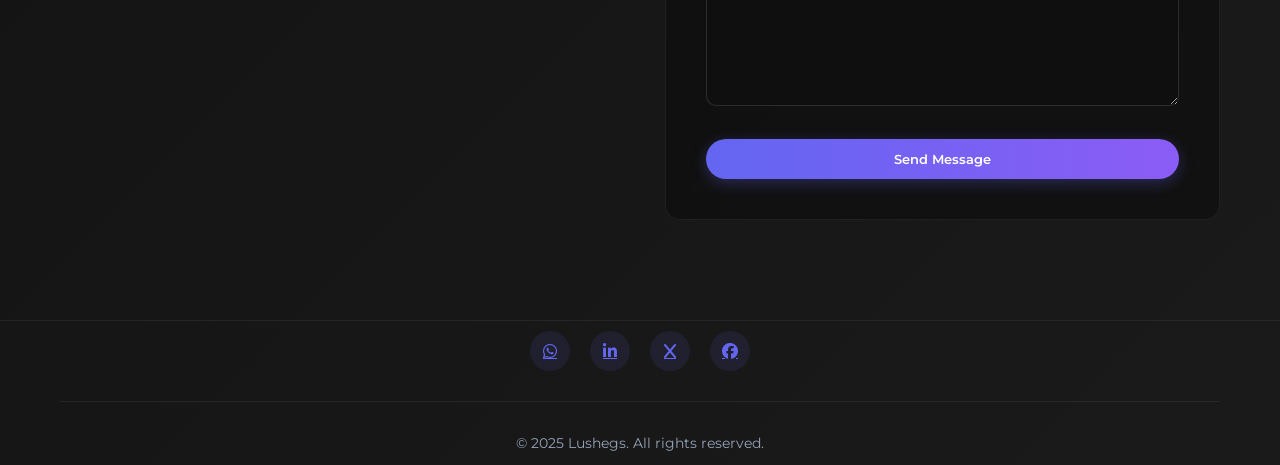
==== commit be928111: "Add files via upload" ====
--- a/index.html
+++ b/index.html
@@ -275,13 +275,6 @@
     <footer>
         <div class="container">
             <div class="footer-content">
-
-                <div class="footer-links">
-                    <a href="#home">Home</a>
-                    <a href="#skills">Skills</a>
-                    <a href="#projects">Projects</a>
-                    <a href="#contact">Contact</a>
-                </div>
                 <div class="footer-social">
                     <a href="https://wa.me/2349155262563"><i class="fab fa-whatsapp"></i></a>
                     <a href="https://www.linkedin.com/in/moses-praise-614118354"><i class="fab fa-linkedin-in"></i></a>
@@ -294,8 +287,6 @@
             </div>
         </div>
     </footer>
-
+<script src="main.js"></script>
 </body>
-<script src="main.js"></script>
-
 </html>
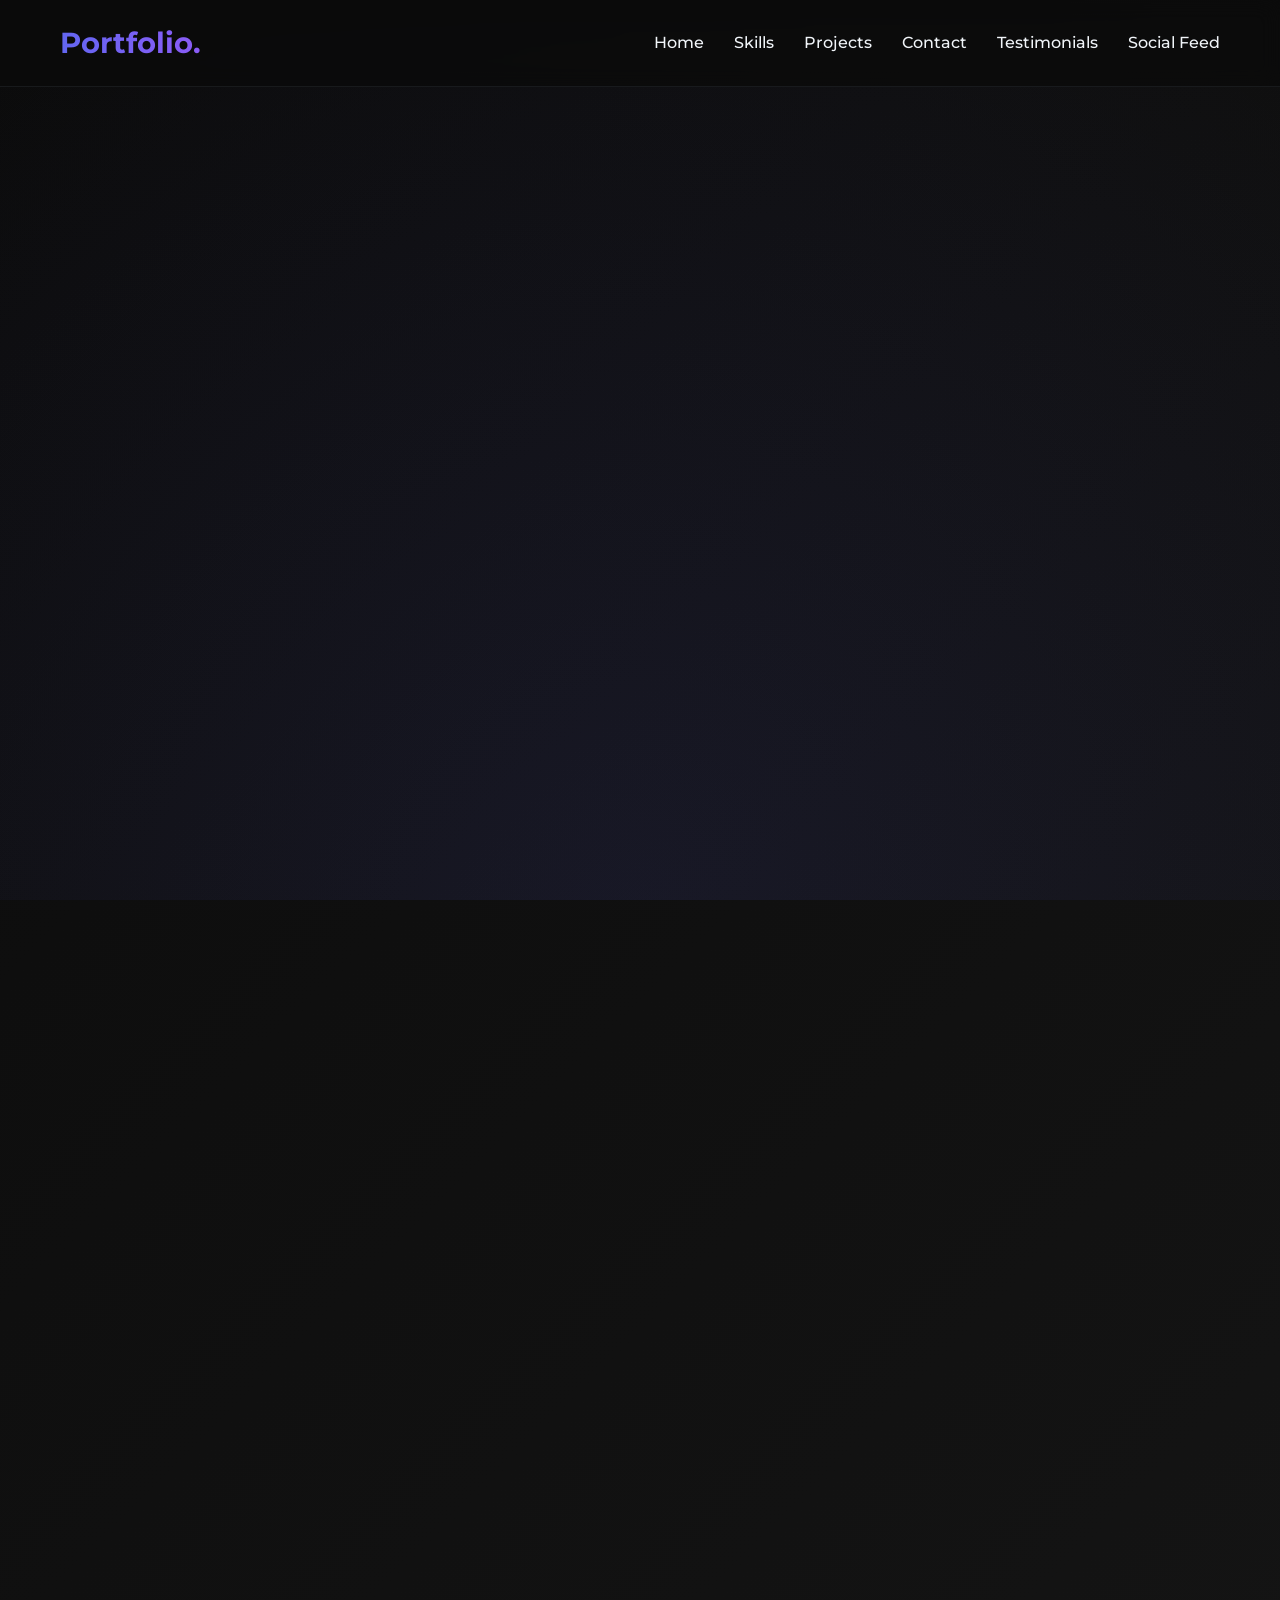
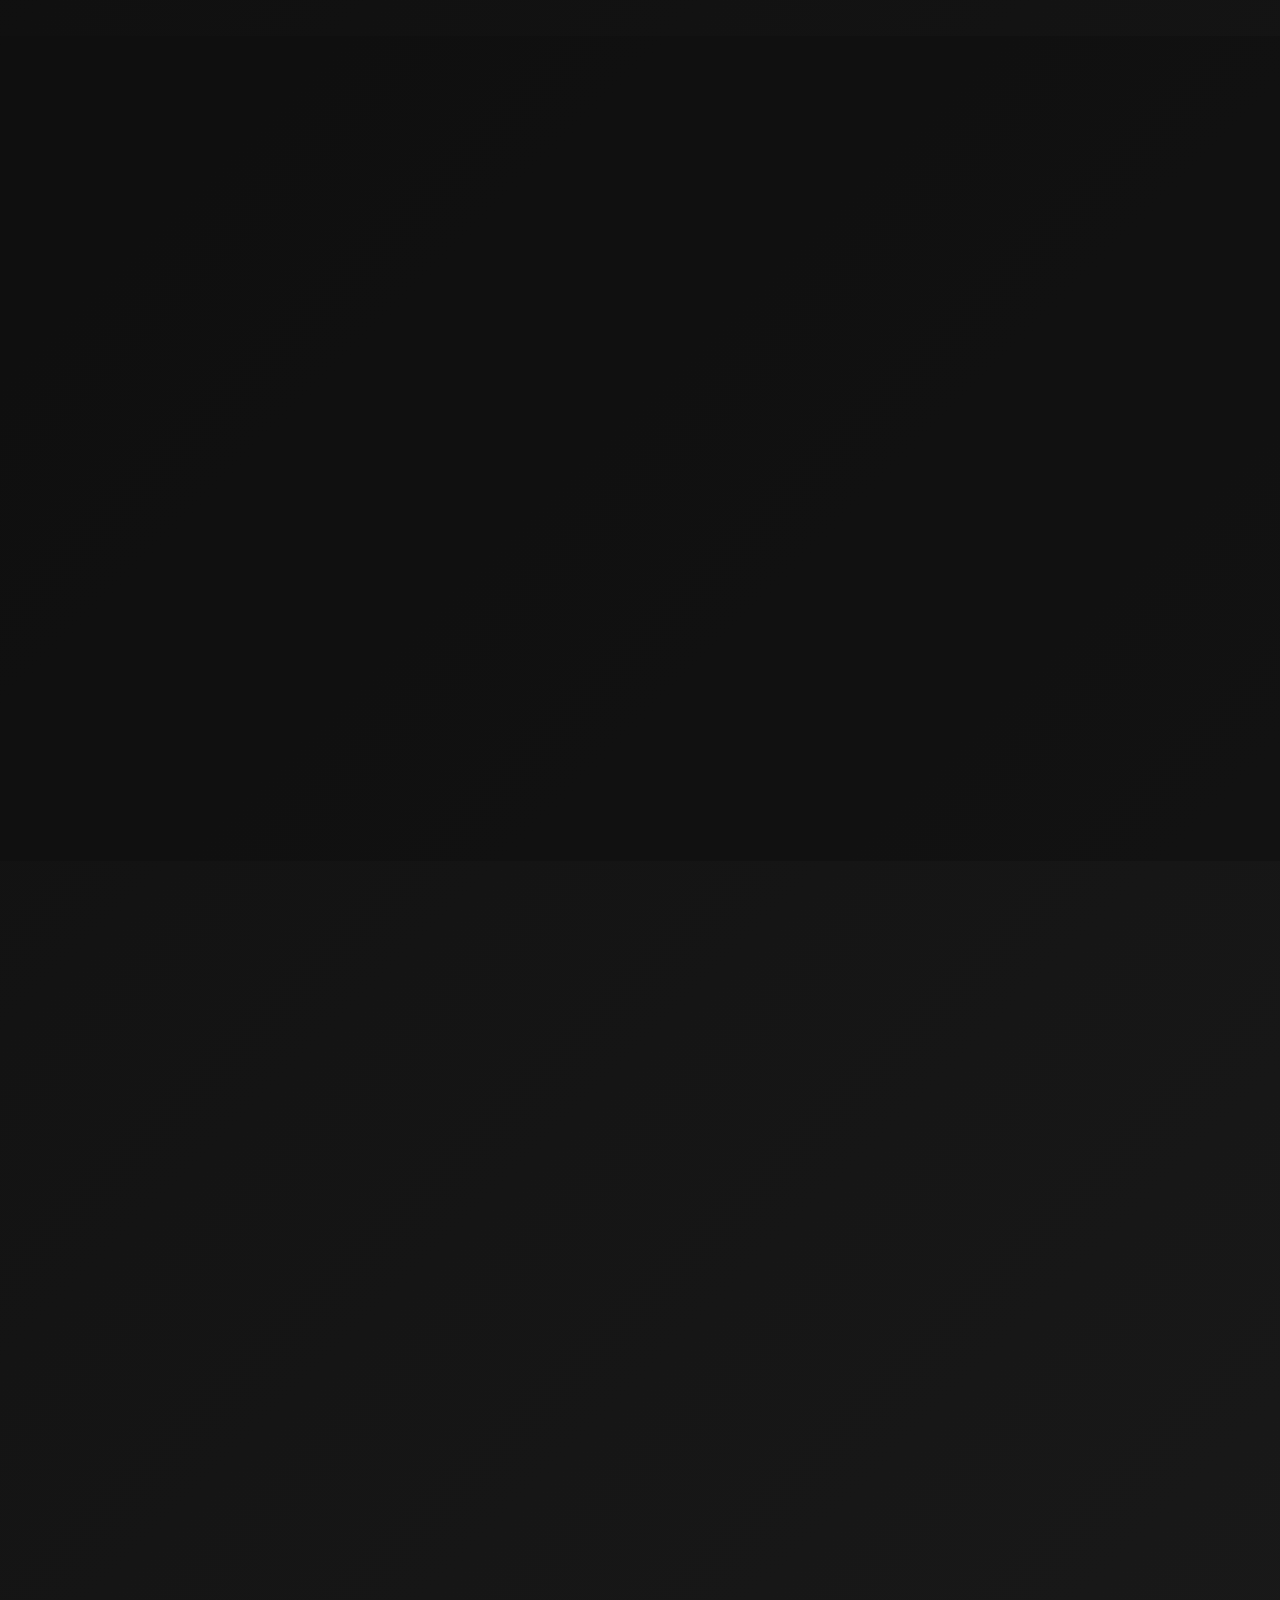
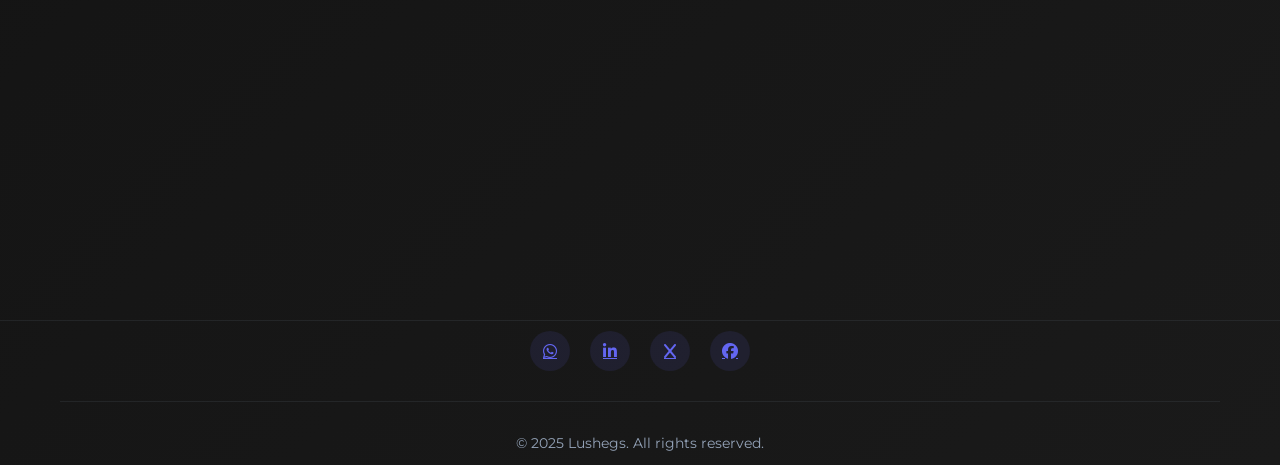
==== commit 15d8543f: "Add files via upload" ====
--- a/index.html
+++ b/index.html
@@ -287,6 +287,6 @@
             </div>
         </div>
     </footer>
-<script src="main.js"></script>
+<script src="script.js"></script>
 </body>
 </html>
